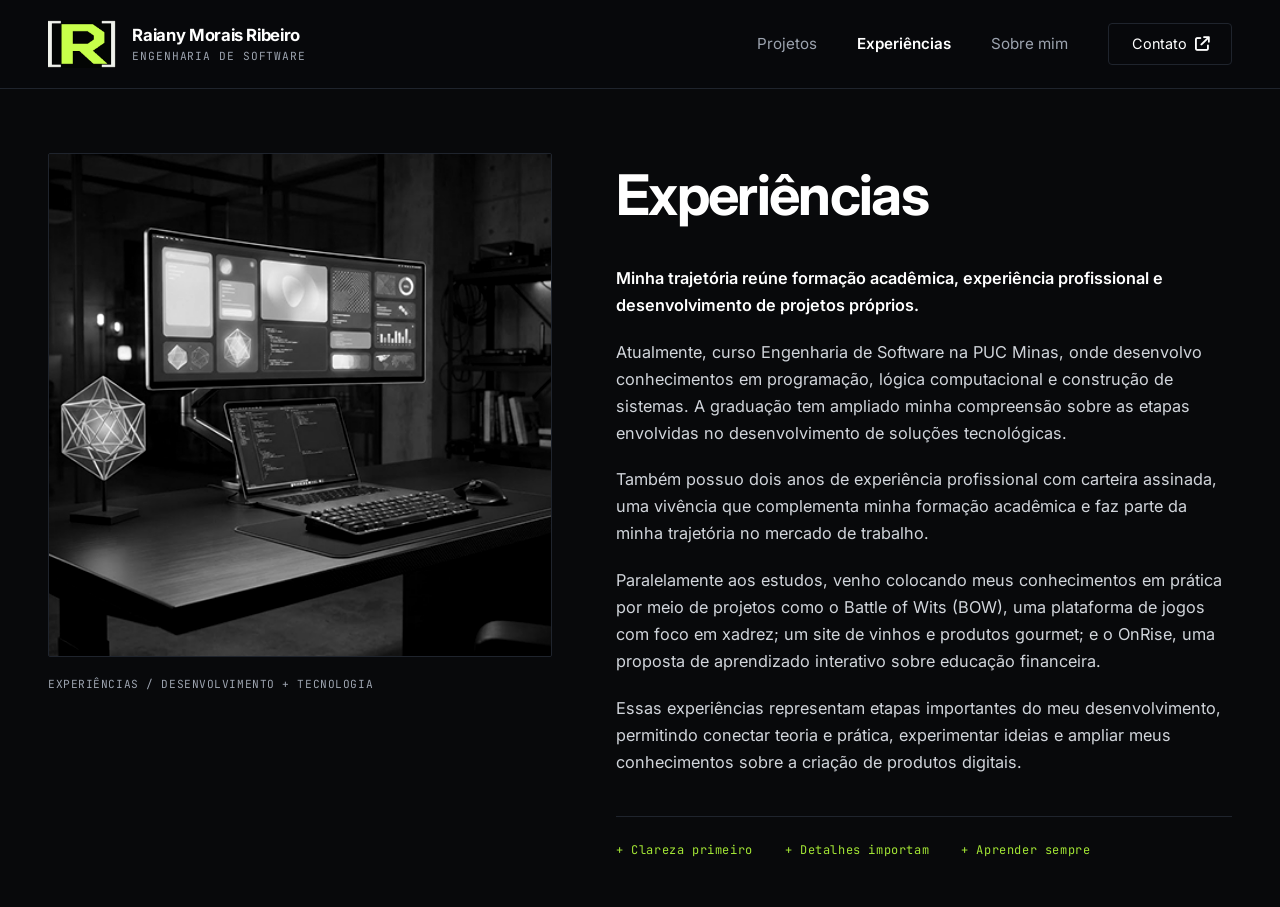
==== templates/experiencias.html @ e969dec5 "Entrega do Sprint 01" ====
<!DOCTYPE html>
<html lang="pt-BR">
<head>
    <meta charset="UTF-8">
    <meta name="viewport" content="width=device-width, initial-scale=1.0">
    <title>Experiências | Raiany Morais Ribeiro</title>
    <link rel="stylesheet" href="../css/style.css">
    <!-- Fontes Inter e JetBrains Mono -->
    <link rel="preconnect" href="https://fonts.googleapis.com">
    <link rel="preconnect" href="https://fonts.gstatic.com" crossorigin>
    <link href="https://fonts.googleapis.com/css2?family=Inter:wght@300;400;600;700&family=JetBrains+Mono:wght@400;500;700&display=swap" rel="stylesheet">
    <!-- Ícones Font Awesome -->
    <link rel="stylesheet" href="https://cdnjs.cloudflare.com/ajax/libs/font-awesome/6.4.0/css/all.min.css">
</head>
<body>

    <!-- CABEÇALHO -->
    <header class="header">
        <div class="header-container">
            <a href="index.html" class="brand-box">
                <img src="../imgs/img/Logo.png" alt="Logo Raiany Morais" class="logo-img">
                <div class="brand-text">
                    <span class="brand-name">Raiany Morais Ribeiro</span>
                    <span class="brand-sub">ENGENHARIA DE SOFTWARE</span>
                </div>
            </a>

            <nav class="nav-menu">
                <a href="projetos.html" class="nav-link">Projetos</a>
                <a href="experiencias.html" class="nav-link active">Experiências</a>
                <a href="sobre.html" class="nav-link">Sobre mim</a>
                <a href="contato.html" class="nav-btn-contact">Contato <i class="fa-solid fa-arrow-up-right-from-square"></i></a>
            </nav>
        </div>
    </header>

    <!-- CONTEÚDO PRINCIPAL (EXPERIÊNCIAS) -->
    <main class="main-container">
        <div class="about-grid">

            <!-- Coluna da Esquerda: Imagem e Legenda -->
            <div class="about-left">
                <div class="about-image-wrapper">
                    <div class="about-image-box">
                        <img src="../imgs/img/experiencia.png" alt="Experiências / Desenvolvimento + Tecnologia" class="about-img" onerror="this.src='https://images.unsplash.com/photo-1517694712202-14dd9538aa97?q=80&w=800'">
                    </div>
                </div>
                <div class="about-image-footer" style="padding-left: 0;">
                    <span class="mono-caption text-muted">EXPERIÊNCIAS / DESENVOLVIMENTO + TECNOLOGIA</span>
                </div>
            </div>

            <!-- Coluna da Direita: Conteúdo de Experiências -->
            <div class="about-right">
                <h1 class="page-title">Experiências</h1>

                <div class="about-text-content">
                    <p class="text-white font-semibold">
                        Minha trajetória reúne formação acadêmica, experiência profissional e desenvolvimento de projetos próprios.
                    </p>
                    <p>
                        Atualmente, curso Engenharia de Software na PUC Minas, onde desenvolvo conhecimentos em programação, lógica computacional e construção de sistemas. A graduação tem ampliado minha compreensão sobre as etapas envolvidas no desenvolvimento de soluções tecnológicas.
                    </p>
                    <p>
                        Também possuo dois anos de experiência profissional com carteira assinada, uma vivência que complementa minha formação acadêmica e faz parte da minha trajetória no mercado de trabalho.
                    </p>
                    <p>
                        Paralelamente aos estudos, venho colocando meus conhecimentos em prática por meio de projetos como o Battle of Wits (BOW), uma plataforma de jogos com foco em xadrez; um site de vinhos e produtos gourmet; e o OnRise, uma proposta de aprendizado interativo sobre educação financeira.
                    </p>
                    <p>
                        Essas experiências representam etapas importantes do meu desenvolvimento, permitindo conectar teoria e prática, experimentar ideias e ampliar meus conhecimentos sobre a criação de produtos digitais.
                    </p>
                </div>

                <!-- Rodapé da seção -->
                <div class="about-principles-bar">
                    <span class="mono-tag text-green">+ Clareza primeiro</span>
                    <span class="mono-tag text-green">+ Detalhes importam</span>
                    <span class="mono-tag text-green">+ Aprender sempre</span>
                </div>
            </div>

        </div>
    </main>

</body>
</html>
---- css/style.css ----
/* RESET & VARIÁVEIS DE COR */
:root {
    --bg-black: #08090b;
    --card-bg: #101216;
    --accent-lime: #a3e635;
    --text-white: #ffffff;
    --text-gray: #9ca3af;
    --border-dark: #1f242d;
    --font-sans: 'Inter', sans-serif;
    --font-mono: 'JetBrains Mono', monospace;
}

* {
    margin: 0;
    padding: 0;
    box-sizing: border-box;
}

body {
    background-color: var(--bg-black);
    color: var(--text-white);
    font-family: var(--font-sans);
    line-height: 1.5;
    min-height: 100vh;
    display: flex;
    flex-direction: column;
}

/* HEADER */
.header {
    width: 100%;
    border-bottom: 1px solid var(--border-dark);
    padding: 1.25rem 3rem;
    background-color: rgba(8, 9, 11, 0.95);
}

.header-container {
    max-width: 1400px;
    margin: 0 auto;
    display: flex;
    justify-content: space-between;
    align-items: center;
}

.brand-box {
    display: flex;
    align-items: center;
    gap: 1rem;
    text-decoration: none;
    color: var(--text-white);
}

.logo-img {
    height: 48px;
    width: auto;
    object-fit: contain;
}

.brand-text {
    display: flex;
    flex-direction: column;
}

.brand-name {
    font-weight: 700;
    font-size: 1.05rem;
    letter-spacing: -0.02em;
}

.brand-sub {
    font-family: var(--font-mono);
    font-size: 0.7rem;
    color: var(--text-gray);
    letter-spacing: 0.08em;
}

/* NAVEGAÇÃO */
.nav-menu {
    display: flex;
    align-items: center;
    gap: 2.5rem;
}

.nav-link {
    color: var(--text-gray);
    text-decoration: none;
    font-size: 0.95rem;
    transition: color 0.2s;
}

.nav-link:hover {
    color: var(--text-white);
}

.nav-btn-contact {
    border: 1px solid var(--border-dark);
    color: var(--text-white);
    padding: 0.6rem 1.4rem;
    border-radius: 4px;
    text-decoration: none;
    font-size: 0.9rem;
    display: flex;
    align-items: center;
    gap: 0.5rem;
    transition: all 0.2s;
}

.nav-btn-contact:hover {
    border-color: var(--accent-lime);
    color: var(--accent-lime);
}

/* HERO SECTION */
.hero-container {
    max-width: 1400px;
    margin: 0 auto;
    padding: 3rem;
    flex: 1;
    display: flex;
    flex-direction: column;
    justify-content: space-between;
}

.hero-top-bar {
    display: flex;
    justify-content: space-between;
    align-items: center;
    margin-bottom: 2rem;
}

.mono-tag {
    font-family: var(--font-mono);
    font-size: 0.75rem;
    letter-spacing: 0.05em;
}

.text-green {
    color: var(--accent-lime);
}

.text-muted {
    color: var(--text-gray);
}

.hero-grid {
    display: grid;
    grid-template-columns: 1.1fr 0.9fr;
    gap: 4rem;
    align-items: center;
}

/* LADO ESQUERDO */
.hero-title {
    font-size: 4.8rem;
    font-weight: 700;
    line-height: 1.05;
    letter-spacing: -0.03em;
    margin-bottom: 1.5rem;
}

.green-divider {
    width: 60px;
    height: 4px;
    background-color: var(--accent-lime);
    margin-bottom: 2rem;
}

.hero-bio {
    color: #d1d5db;
    font-size: 1.05rem;
    max-width: 540px;
    margin-bottom: 1rem;
    line-height: 1.6;
}

.hero-actions {
    display: flex;
    gap: 1.25rem;
    margin-top: 2.5rem;
}

.btn-primary {
    background-color: var(--accent-lime);
    color: #000;
    font-weight: 700;
    padding: 0.9rem 1.6rem;
    border-radius: 4px;
    text-decoration: none;
    font-size: 0.95rem;
    display: inline-flex;
    align-items: center;
    gap: 0.6rem;
    transition: opacity 0.2s;
}

.btn-primary:hover {
    opacity: 0.9;
}

.btn-secondary {
    background-color: transparent;
    border: 1px solid var(--border-dark);
    color: var(--text-white);
    font-weight: 600;
    padding: 0.9rem 1.6rem;
    border-radius: 4px;
    text-decoration: none;
    font-size: 0.95rem;
    display: inline-flex;
    align-items: center;
    gap: 0.6rem;
    transition: border-color 0.2s;
}

.btn-secondary:hover {
    border-color: var(--text-white);
}

/* LADO DIREITO (RENDER) */
.hero-right {
    display: flex;
    flex-direction: column;
}

.render-card {
    width: 100%;
    aspect-ratio: 4/3;
    background-color: var(--card-bg);
    border: 1px solid var(--border-dark);
    border-radius: 4px;
    overflow: hidden;
}

.render-img {
    width: 100%;
    height: 100%;
    object-fit: cover;
}

.render-footer {
    display: flex;
    justify-content: space-between;
    margin-top: 0.75rem;
}

.mono-caption {
    font-family: var(--font-mono);
    font-size: 0.7rem;
    color: var(--text-gray);
    letter-spacing: 0.05em;
}

.font-bold {
    font-weight: 700;
}

/* FOOTER DA HERO */
.hero-bottom-bar {
    border-top: 1px solid var(--border-dark);
    padding-top: 1.5rem;
    margin-top: 3rem;
    display: flex;
    justify-content: flex-end;
}

.scroll-indicator {
    display: flex;
    align-items: center;
    gap: 0.5rem;
    color: var(--text-gray);
}

/* RESPONSIVIDADE */
@media (max-width: 1024px) {
    .hero-title {
        font-size: 3.2rem;
    }
    .hero-grid {
        grid-template-columns: 1fr;
        gap: 2.5rem;
    }
    .header {
        padding: 1.25rem 1.5rem;
    }
    .hero-container {
        padding: 1.5rem;
    }
}
/* ESTILOS ESPECÍFICOS DA PÁGINA DE PROJETOS */
.main-container {
    max-width: 1400px;
    margin: 0 auto;
    padding: 3rem;
    flex: 1;
}

.page-top-bar {
    margin-bottom: 1.5rem;
}

.page-title {
    font-size: 3.5rem;
    font-weight: 700;
    letter-spacing: -0.03em;
    margin-bottom: 0.75rem;
}

.page-subtitle {
    color: var(--text-gray);
    font-size: 1.1rem;
    max-width: 700px;
    margin-bottom: 3.5rem;
}

/* GRELHA DE PROJETOS */
.projects-grid {
    display: grid;
    grid-template-columns: repeat(3, 1fr);
    gap: 1.5rem;
}

.project-card {
    background-color: var(--card-bg);
    border: 1px solid var(--border-dark);
    border-radius: 4px;
    padding: 1rem;
    display: flex;
    flex-direction: column;
    justify-content: space-between;
    transition: border-color 0.2s, transform 0.2s;
}

.project-card:hover {
    border-color: rgba(163, 230, 53, 0.4);
    transform: translateY(-2px);
}

.card-image-box {
    width: 100%;
    aspect-ratio: 16/9;
    background-color: #000;
    border-radius: 2px;
    overflow: hidden;
    margin-bottom: 1.25rem;
    border: 1px solid rgba(255, 255, 255, 0.05);
}

.card-img {
    width: 100%;
    height: 100%;
    object-fit: cover;
    transition: transform 0.3s;
}

.project-card:hover .card-img {
    transform: scale(1.03);
}

.card-content {
    display: flex;
    flex-direction: column;
    flex: 1;
}

.card-icon {
    font-size: 1.25rem;
    margin-bottom: 0.75rem;
}

.card-title {
    font-size: 1.4rem;
    font-weight: 700;
    margin-bottom: 0.75rem;
}

.card-title a {
    color: var(--text-white);
    text-decoration: none;
    transition: color 0.2s;
}

.card-title a:hover {
    color: var(--accent-lime);
}

.card-desc {
    color: #d1d5db;
    font-size: 0.92rem;
    line-height: 1.5;
    margin-bottom: 2rem;
    flex: 1;
}

/* LINK ATIVO NO MENU */
.nav-link.active {
    color: var(--text-white);
    font-weight: 600;
}

/* RESPONSIVIDADE PARA DISPOSITIVOS MÓVEIS E TABLETS */
@media (max-width: 1100px) {
    .projects-grid {
        grid-template-columns: repeat(2, 1fr);
    }
    .page-title {
        font-size: 2.8rem;
    }
}

@media (max-width: 768px) {
    .projects-grid {
        grid-template-columns: 1fr;
    }
    .main-container {
        padding: 1.5rem;
    }
}
/* ESTILOS ESPECÍFICOS DA PÁGINA SOBRE MIM */
.about-grid {
    display: grid;
    grid-template-columns: 0.9fr 1.1fr;
    gap: 4rem;
    align-items: start;
    margin-top: 1rem;
}

/* LADO ESQUERDO */
.about-image-wrapper {
    display: flex;
    gap: 1.5rem;
    position: relative;
}

.vertical-line-indicator {
    width: 3px;
    background-color: var(--text-white);
    border-radius: 2px;
    min-height: 40px;
    align-self: flex-start;
}

.about-image-box {
    width: 100%;
    aspect-ratio: 1/1;
    background-color: var(--card-bg);
    border: 1px solid var(--border-dark);
    border-radius: 2px;
    overflow: hidden;
}

.about-img {
    width: 100%;
    height: 100%;
    object-fit: cover;
    filter: grayscale(100%) contrast(110%);
    transition: filter 0.3s;
}

.about-img:hover {
    filter: grayscale(0%);
}

.about-image-footer {
    margin-top: 0.8rem;
    padding-left: 2rem;
}

/* LADO DIREITO */
.about-right {
    display: flex;
    flex-direction: column;
}

.about-text-content {
    display: flex;
    flex-direction: column;
    gap: 1.25rem;
    margin-top: 1rem;
    margin-bottom: 2.5rem;
}

.about-text-content p {
    color: #d1d5db;
    font-size: 1.02rem;
    line-height: 1.65;
}

.about-principles-bar {
    border-top: 1px solid var(--border-dark);
    padding-top: 1.5rem;
    display: flex;
    gap: 2rem;
    flex-wrap: wrap;
}

/* RESPONSIVIDADE PÁGINA SOBRE MIM */
@media (max-width: 992px) {
    .about-grid {
        grid-template-columns: 1fr;
        gap: 2.5rem;
    }
    .about-principles-bar {
        gap: 1rem;
    }
}
/* REGRAS ADICIONAIS PARA EXPERIÊNCIAS */
.text-white {
    color: var(--text-white) !important;
}

.font-semibold {
    font-weight: 600;
}
/* ESTILOS ESPECÍFICOS DA PÁGINA DE CONTATO */
.contact-page-body {
    display: flex;
    flex-direction: column;
    min-height: 100vh;
}

/* BANNER VERDE-LIMA */
.contact-hero-banner {
    background-color: #bef264;
    color: #000000;
    padding: 4rem 3rem;
    flex: 1;
    display: flex;
    align-items: center;
}

.banner-container {
    max-width: 1400px;
    margin: 0 auto;
    width: 100%;
}

.banner-top-bar {
    display: flex;
    justify-content: space-between;
    margin-bottom: 3rem;
}

.text-black {
    color: #000000 !important;
}

.font-medium {
    font-weight: 500;
}

.banner-content {
    display: flex;
    justify-content: space-between;
    align-items: flex-end;
    margin-bottom: 3rem;
}

.banner-title {
    font-size: 5rem;
    font-weight: 700;
    line-height: 1.05;
    letter-spacing: -0.03em;
    color: #000000;
    margin-bottom: 2rem;
}

.email-link {
    font-size: 2.2rem;
    font-weight: 600;
    color: #000000;
    text-decoration: underline;
    text-underline-offset: 6px;
    font-family: var(--font-sans);
    transition: opacity 0.2s;
    word-break: break-all;
}

.email-link:hover {
    opacity: 0.8;
}

.banner-arrow-right {
    padding-bottom: 1rem;
    color: #000000;
}

/* FORMULÁRIO SOBRE O LIMA */
.banner-form {
    display: flex;
    flex-direction: column;
    gap: 1rem;
    max-width: 800px;
    margin-top: 2rem;
}

.form-row {
    display: flex;
    gap: 1rem;
}

.form-input-lime {
    width: 100%;
    background-color: rgba(0, 0, 0, 0.05);
    border: 1px solid rgba(0, 0, 0, 0.2);
    border-radius: 4px;
    padding: 0.9rem 1.2rem;
    color: #000000;
    font-family: var(--font-sans);
    font-size: 1rem;
    outline: none;
    transition: border-color 0.2s;
}

.form-input-lime::placeholder {
    color: rgba(0, 0, 0, 0.6);
}

.form-input-lime:focus {
    border-color: #000000;
    background-color: rgba(0, 0, 0, 0.08);
}

.btn-submit-black {
    align-self: flex-start;
    background-color: #000000;
    color: #ffffff;
    border: none;
    padding: 0.9rem 1.8rem;
    border-radius: 4px;
    font-weight: 600;
    font-size: 0.95rem;
    cursor: pointer;
    display: inline-flex;
    align-items: center;
    gap: 0.6rem;
    transition: opacity 0.2s;
}

.btn-submit-black:hover {
    opacity: 0.85;
}

/* RODAPÉ ESCURO */
.contact-footer {
    background-color: var(--bg-black);
    padding: 3rem;
    border-top: 1px solid var(--border-dark);
}

.footer-container {
    max-width: 1400px;
    margin: 0 auto;
}

.footer-top-row {
    display: flex;
    justify-content: space-between;
    align-items: center;
    margin-bottom: 2rem;
}

.footer-brand-name {
    font-size: 1.5rem;
    font-weight: 700;
    color: var(--text-white);
}

.footer-social-links {
    display: flex;
    gap: 2rem;
}

.footer-link {
    color: var(--text-white);
    text-decoration: none;
    font-family: var(--font-mono);
    font-size: 0.85rem;
    transition: color 0.2s;
}

.footer-link:hover {
    color: var(--accent-lime);
}

.footer-divider {
    height: 1px;
    background-color: var(--border-dark);
    margin-bottom: 1.5rem;
}

.footer-bottom-row {
    display: flex;
    justify-content: space-between;
    align-items: center;
}

.top-scroll-btn {
    background: transparent;
    border: none;
    color: var(--text-white);
    font-family: var(--font-mono);
    font-size: 0.75rem;
    cursor: pointer;
    transition: color 0.2s;
}

.top-scroll-btn:hover {
    color: var(--accent-lime);
}

.active-btn {
    border-color: var(--accent-lime) !important;
    color: var(--accent-lime) !important;
}

/* RESPONSIVIDADE PÁGINA CONTATO */
@media (max-width: 992px) {
    .banner-title {
        font-size: 3.5rem;
    }
    .email-link {
        font-size: 1.5rem;
    }
    .form-row {
        flex-direction: column;
    }
    .banner-content {
        flex-direction: column;
        align-items: flex-start;
        gap: 1.5rem;
    }
    .banner-arrow-right {
        display: none;
    }
    .contact-hero-banner {
        padding: 2.5rem 1.5rem;
    }
    .contact-footer {
        padding: 2rem 1.5rem;
    }
}
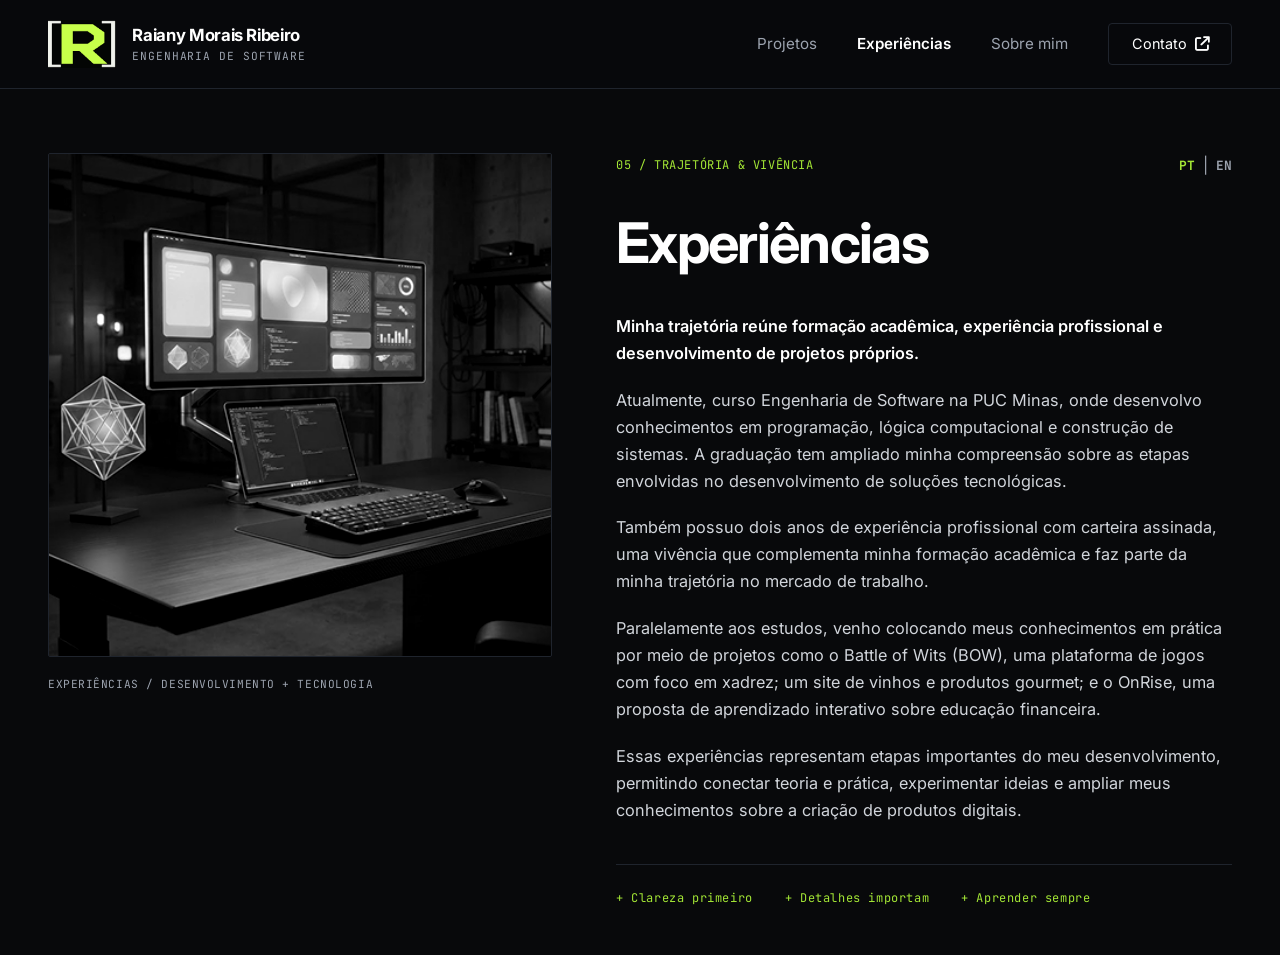
==== commit 23e6073f: "Entrega sprint 2" ====
--- a/templates/experiencias.html
+++ b/templates/experiencias.html
@@ -52,22 +52,33 @@
 
             <!-- Coluna da Direita: Conteúdo de Experiências -->
             <div class="about-right">
-                <h1 class="page-title">Experiências</h1>
+                <div class="page-top-bar" style="display: flex; justify-content: space-between; align-items: center;">
+                    <span class="mono-tag text-green" data-i18n="exp_tag">05 / TRAJETÓRIA & VIVÊNCIA</span>
+                    
+                    <!-- Seletor de Idioma PT / EN -->
+                    <div class="lang-switch">
+                        <button id="btn-lang-pt" class="lang-btn active-lang">PT</button>
+                        <span class="text-muted">|</span>
+                        <button id="btn-lang-en" class="lang-btn">EN</button>
+                    </div>
+                </div>
+
+                <h1 class="page-title" data-i18n="exp_title">Experiências</h1>
 
                 <div class="about-text-content">
-                    <p class="text-white font-semibold">
+                    <p class="text-white font-semibold" data-i18n="exp_p1">
                         Minha trajetória reúne formação acadêmica, experiência profissional e desenvolvimento de projetos próprios.
                     </p>
-                    <p>
+                    <p data-i18n="exp_p2">
                         Atualmente, curso Engenharia de Software na PUC Minas, onde desenvolvo conhecimentos em programação, lógica computacional e construção de sistemas. A graduação tem ampliado minha compreensão sobre as etapas envolvidas no desenvolvimento de soluções tecnológicas.
                     </p>
-                    <p>
+                    <p data-i18n="exp_p3">
                         Também possuo dois anos de experiência profissional com carteira assinada, uma vivência que complementa minha formação acadêmica e faz parte da minha trajetória no mercado de trabalho.
                     </p>
-                    <p>
+                    <p data-i18n="exp_p4">
                         Paralelamente aos estudos, venho colocando meus conhecimentos em prática por meio de projetos como o Battle of Wits (BOW), uma plataforma de jogos com foco em xadrez; um site de vinhos e produtos gourmet; e o OnRise, uma proposta de aprendizado interativo sobre educação financeira.
                     </p>
-                    <p>
+                    <p data-i18n="exp_p5">
                         Essas experiências representam etapas importantes do meu desenvolvimento, permitindo conectar teoria e prática, experimentar ideias e ampliar meus conhecimentos sobre a criação de produtos digitais.
                     </p>
                 </div>
@@ -83,5 +94,6 @@
         </div>
     </main>
 
+    <script src="../js/main.js"></script>
 </body>
 </html>
--- a/css/style.css
+++ b/css/style.css
@@ -738,4 +738,162 @@
     .contact-footer {
         padding: 2rem 1.5rem;
     }
+}
+/* ===================================================
+   ESTILOS PARA O SELETOR DE IDIOMA E TIMELINE (Sprint 02)
+   =================================================== */
+
+/* Seletor de Idioma */
+.lang-switch {
+    display: flex;
+    align-items: center;
+    gap: 0.5rem;
+}
+
+.lang-btn {
+    background: transparent;
+    border: none;
+    color: var(--text-gray);
+    font-family: var(--font-mono);
+    font-size: 0.8rem;
+    cursor: pointer;
+    font-weight: 700;
+    transition: color 0.2s;
+}
+
+.lang-btn:hover, .lang-btn.active-lang {
+    color: var(--accent-lime);
+}
+
+/* Timeline de Projetos */
+.timeline-container {
+    display: grid;
+    grid-template-columns: repeat(3, 1fr);
+    gap: 2rem;
+    position: relative;
+    margin-top: 2rem;
+}
+
+.timeline-item {
+    display: flex;
+    flex-direction: column;
+    gap: 1rem;
+}
+
+.timeline-marker {
+    display: flex;
+    align-items: center;
+    gap: 1rem;
+}
+
+.timeline-line {
+    flex: 1;
+    height: 1px;
+    background-color: var(--border-dark);
+}
+
+@media (max-width: 1024px) {
+    .timeline-container {
+        grid-template-columns: 1fr;
+    }
+    .timeline-line {
+        display: none;
+    }
+}
+.hover-green {
+    text-decoration: none;
+    transition: color 0.2s;
+}
+
+.hover-green:hover {
+    color: var(--accent-lime) !important;
+}
+/* ===================================================
+   REGRAS DE RESPONSIVIDADE (MOBILE & TABLET)
+   =================================================== */
+
+/* Ajustes para Tablets e Telemóveis (ecrãs até 1024px) */
+@media (max-width: 1024px) {
+    .main-container {
+        padding: 1.5rem;
+    }
+
+    /* Transforma a grelha de Sobre Mim / Experiências / Projetos numa única coluna */
+    .about-grid {
+        grid-template-columns: 1fr !important;
+        gap: 2rem;
+    }
+
+    /* Linha do tempo dos projetos passa para 1 coluna */
+    .timeline-container {
+        grid-template-columns: 1fr !important;
+    }
+
+    .timeline-line {
+        display: none !important;
+    }
+
+    .banner-content {
+        flex-direction: column;
+        align-items: flex-start;
+        gap: 1.5rem;
+    }
+}
+
+
+@media (max-width: 768px) {
+    /* Cabeçalho e Menu de Navegação */
+    .header-container {
+        flex-direction: column;
+        gap: 1rem;
+        align-items: flex-start;
+    }
+
+    .nav-menu {
+        flex-wrap: wrap;
+        width: 100%;
+        gap: 0.75rem;
+    }
+
+    .nav-link, .nav-btn-contact {
+        font-size: 0.85rem;
+    }
+
+    /* Títulos e Tipografia */
+    .page-title {
+        font-size: 2rem !important;
+        line-height: 1.2;
+    }
+
+    .banner-title {
+        font-size: 2.2rem !important;
+    }
+
+    /* Formulário de Contato empilhado */
+    .form-row {
+        flex-direction: column !important;
+        gap: 1rem;
+    }
+
+    .form-input-lime, .btn-submit-black {
+        width: 100% !important;
+    }
+
+    /* Rodapé */
+    .footer-top-row {
+        flex-direction: column;
+        align-items: flex-start;
+        gap: 1.5rem;
+    }
+
+    .footer-social-links {
+        flex-direction: column;
+        gap: 0.75rem;
+    }
+
+    .footer-bottom-row {
+        flex-direction: column;
+        gap: 1rem;
+        align-items: flex-start;
+    }
 }
